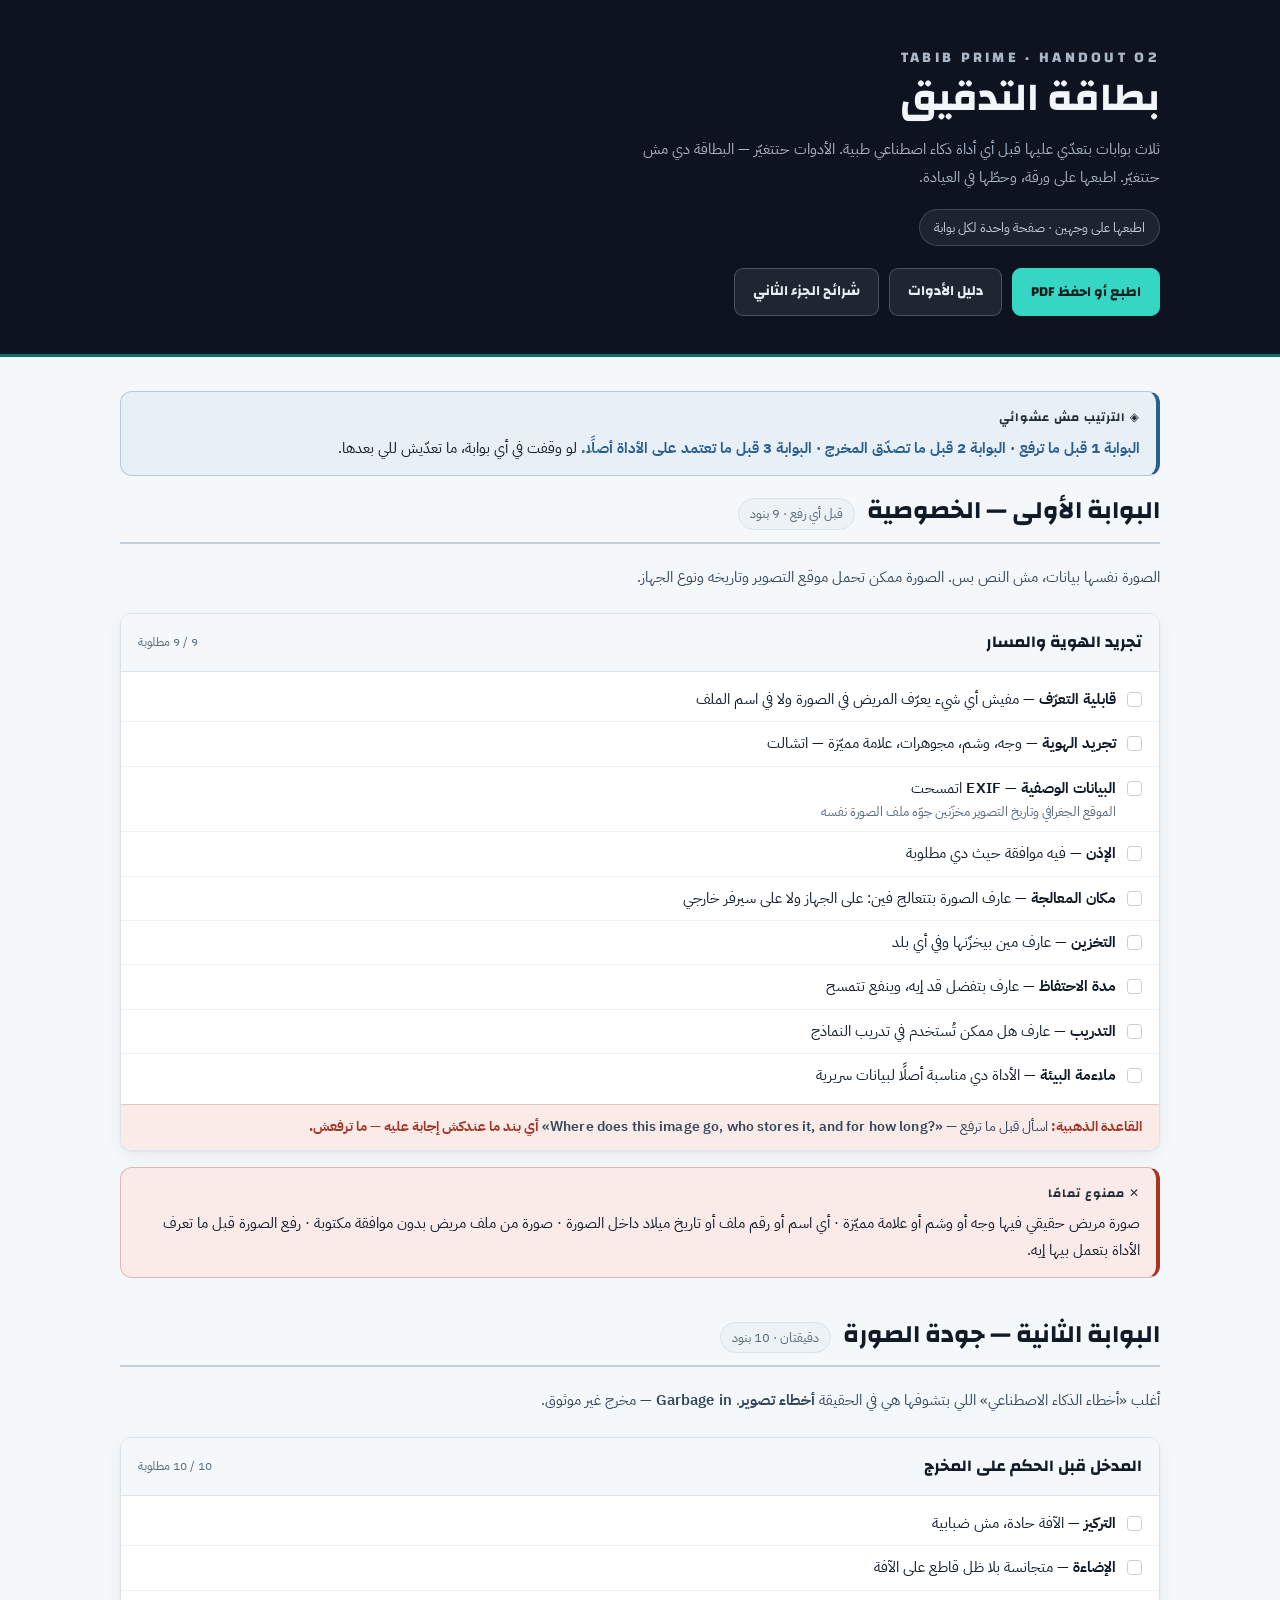
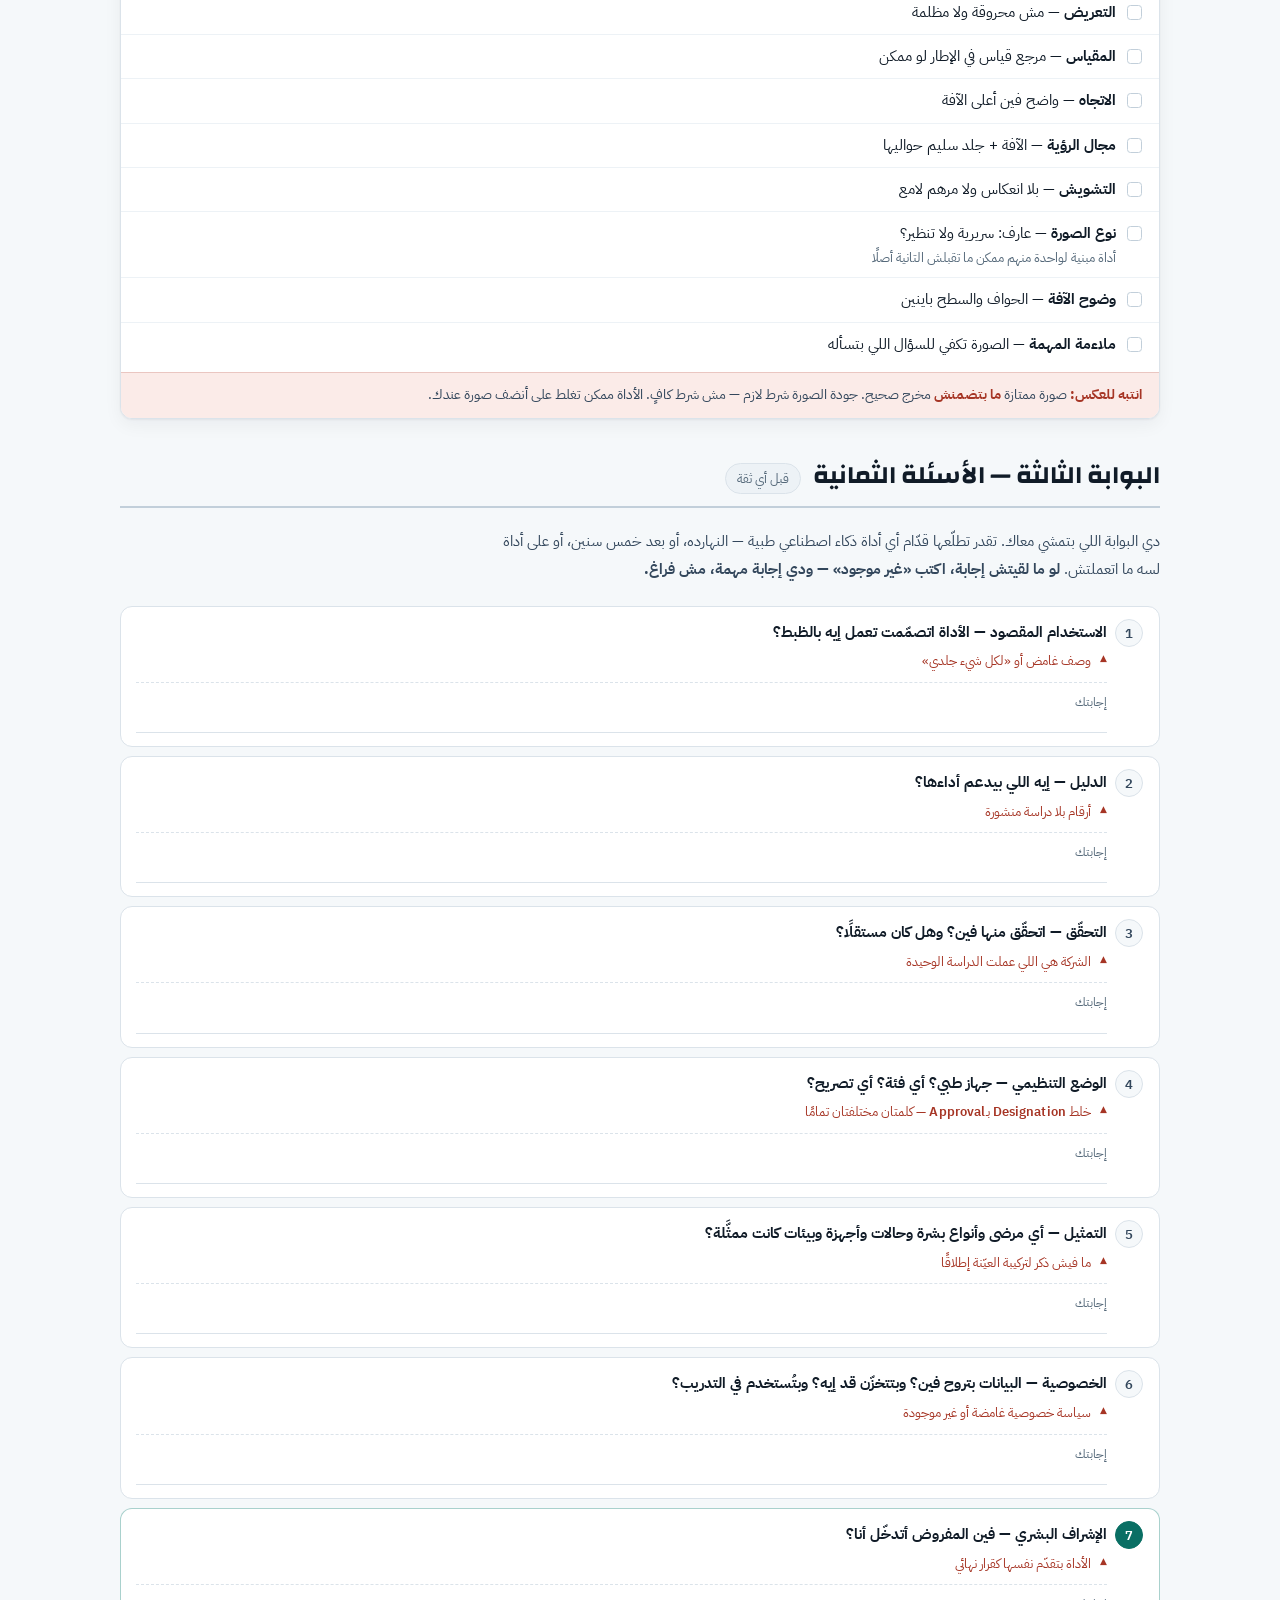
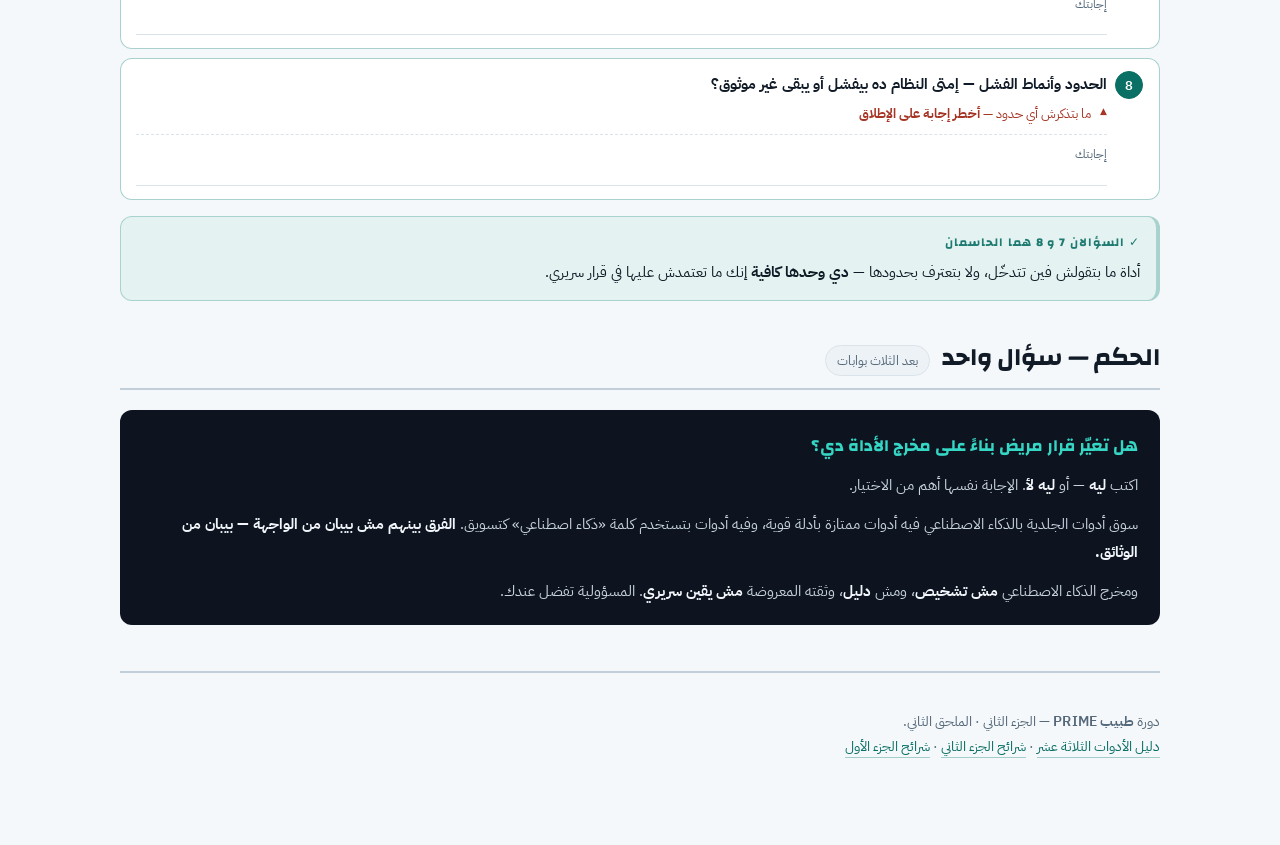
==== audit-card.html @ 58fd7c15 "Add two printable handouts and remove instructor notes from the deck The deck is projected; these tw" ====
<!doctype html>
<html lang="ar" dir="rtl">
<head>
<meta charset="utf-8">
<meta name="viewport" content="width=device-width, initial-scale=1, viewport-fit=cover">
<meta name="description" content="بطاقة التدقيق — ثلاث بوابات قبل أي أداة ذكاء اصطناعي طبية: الخصوصية، جودة الصورة، والأسئلة الثمانية. مرافقة لدورة طبيب PRIME.">
<meta name="theme-color" content="#0D1420">
<title>بطاقة التدقيق — طبيب PRIME</title>
<link rel="stylesheet" href="handout.css">
<style>
/* ---- page-specific: the three gates ---- */
.gate{
  background:var(--paper); border:1px solid var(--line); border-radius:var(--radius);
  box-shadow:var(--shadow); overflow:hidden; break-inside:avoid;
}
.gate-head{
  display:flex; align-items:center; justify-content:space-between; gap:12px; flex-wrap:wrap;
  padding:13px 17px; background:var(--tint); border-bottom:1px solid var(--line);
}
.gate-head h3{
  font-family:'Changa', system-ui, sans-serif; font-weight:700; font-size:16.5px;
  margin:0; color:var(--ink);
}
.gate-head .of{font-size:12px; color:var(--muted); white-space:nowrap;}
.gate ul{list-style:none; margin:0; padding:6px 0;}
.gate li{
  display:flex; align-items:flex-start; gap:11px;
  padding:9px 17px; font-size:14.5px; line-height:1.75; border-bottom:1px solid var(--tint-2);
}
.gate li:last-child{border-bottom:none;}
.gate li .box{
  flex:none; width:15px; height:15px; margin-top:5px; border-radius:3.5px;
  border:1.6px solid var(--line-strong); background:var(--paper);
}
.gate li b{color:var(--ink);}
.gate li .why{display:block; color:var(--muted); font-size:12.8px; line-height:1.6; margin-top:1px;}
.gate-foot{
  padding:11px 17px; background:var(--danger-soft); border-top:1px solid rgba(166,53,37,.2);
  font-size:13.5px; line-height:1.7; color:var(--ink-2);
}
.gate-foot b{color:var(--danger);}

/* ---- the eight questions ---- */
.q8{display:grid; gap:9px; margin:0; padding:0; list-style:none; counter-reset:q;}
.q8 li{
  counter-increment:q; background:var(--paper); border:1px solid var(--line);
  border-radius:var(--radius); padding:13px 52px 13px 15px; position:relative;
  break-inside:avoid;
}
.q8 li::before{
  content:counter(q); position:absolute; top:12px; right:16px;
  width:26px; height:26px; border-radius:50%; display:flex;
  align-items:center; justify-content:center;
  font-family:'IBM Plex Mono', monospace; font-weight:700; font-size:13px;
  background:var(--tint); border:1px solid var(--line); color:var(--ink-2);
}
.q8 li.key::before{background:var(--primary); border-color:var(--primary); color:#fff;}
.q8 li.key{border-color:rgba(11,124,112,.35);}
.q8 .q{display:block; font-weight:700; font-size:15px; color:var(--ink); line-height:1.65;}
.q8 .flag{
  display:block; margin-top:6px; font-size:13.2px; line-height:1.7; color:var(--danger);
  padding-right:16px; position:relative;
}
.q8 .flag::before{content:'▲'; position:absolute; right:0; top:1px; font-size:9px;}
.q8 .ans{
  display:block; margin-top:9px; border-top:1px dashed var(--line); padding-top:8px;
  font-size:12px; color:var(--muted);
}
.q8 .ans .rule{
  display:block; height:15px; border-bottom:1px solid var(--line);
  margin-top:5px;
}

/* ---- verdict ---- */
.verdict{
  background:var(--nav); color:#E8EEF5; border-radius:var(--radius);
  padding:20px 22px; margin:0; break-inside:avoid;
}
.verdict h3{
  font-family:'Changa', system-ui, sans-serif; font-weight:700; font-size:17px;
  margin:0 0 10px; color:#35D6C4;
}
.verdict p{margin:0 0 10px; font-size:15px; line-height:1.9; color:#C7D3DE;}
.verdict p:last-child{margin-bottom:0;}
.verdict b{color:#F2F6FA;}

@media print{
  .gate{box-shadow:none;}
  .gate li{padding:5px 12px; font-size:9.5pt; line-height:1.5;}
  .gate li .why{font-size:8pt;}
  .q8 li{padding:8px 44px 8px 12px;}
  .q8 .q{font-size:10pt;}
  .q8 .flag{font-size:8.5pt;}
  .verdict{background:#fff; color:var(--ink); border:1.5pt solid var(--nav);}
  .verdict h3{color:var(--primary);}
  .verdict p{color:var(--ink-2);}
  .verdict b{color:var(--ink);}
  .page-break{break-before:page;}
}
</style>
</head>
<body>

<header class="masthead">
  <div class="wrap">
    <p class="brand">TABIB PRIME · HANDOUT 02</p>
    <h1>بطاقة التدقيق</h1>
    <p>ثلاث بوابات بتعدّي عليها قبل أي أداة ذكاء اصطناعي طبية. الأدوات حتتغيّر — البطاقة دي مش حتتغيّر. اطبعها على ورقة، وحطّها في العيادة.</p>
    <span class="stamp">اطبعها على وجهين · صفحة واحدة لكل بوابة</span>
    <div class="actions">
      <button class="btn solid" type="button" onclick="window.print()">اطبع أو احفظ PDF</button>
      <a class="btn" href="toolkit.html">دليل الأدوات</a>
      <a class="btn" href="part2.html">شرائح الجزء الثاني</a>
    </div>
  </div>
</header>

<div class="wrap">

  <div class="note info">
    <span class="lab">◈ الترتيب مش عشوائي</span>
    <b>البوابة 1 قبل ما ترفع · البوابة 2 قبل ما تصدّق المخرج · البوابة 3 قبل ما تعتمد على الأداة أصلًا.</b>
    لو وقفت في أي بوابة، ما تعدّيش للي بعدها.
  </div>

  <!-- ============ GATE 1 ============ -->
  <section>
    <div class="sec-head">
      <h2>البوابة الأولى — الخصوصية</h2>
      <span class="sec-count">قبل أي رفع · 9 بنود</span>
    </div>
    <p class="sec-note">الصورة نفسها بيانات، مش النص بس. الصورة ممكن تحمل موقع التصوير وتاريخه ونوع الجهاز.</p>

    <div class="gate">
      <div class="gate-head">
        <h3>تجريد الهوية والمسار</h3>
        <span class="of">9 / 9 مطلوبة</span>
      </div>
      <ul>
        <li><span class="box"></span><span><b>قابلية التعرّف</b> — مفيش أي شيء يعرّف المريض في الصورة ولا في اسم الملف</span></li>
        <li><span class="box"></span><span><b>تجريد الهوية</b> — وجه، وشم، مجوهرات، علامة مميّزة — اتشالت</span></li>
        <li><span class="box"></span><span><b>البيانات الوصفية</b> — <span class="en">EXIF</span> اتمسحت<span class="why">الموقع الجغرافي وتاريخ التصوير مخزّنين جوّه ملف الصورة نفسه</span></span></li>
        <li><span class="box"></span><span><b>الإذن</b> — فيه موافقة حيث دي مطلوبة</span></li>
        <li><span class="box"></span><span><b>مكان المعالجة</b> — عارف الصورة بتتعالج فين: على الجهاز ولا على سيرفر خارجي</span></li>
        <li><span class="box"></span><span><b>التخزين</b> — عارف مين بيخزّنها وفي أي بلد</span></li>
        <li><span class="box"></span><span><b>مدة الاحتفاظ</b> — عارف بتفضل قد إيه، وينفع تتمسح</span></li>
        <li><span class="box"></span><span><b>التدريب</b> — عارف هل ممكن تُستخدم في تدريب النماذج</span></li>
        <li><span class="box"></span><span><b>ملاءمة البيئة</b> — الأداة دي مناسبة أصلًا لبيانات سريرية</span></li>
      </ul>
      <div class="gate-foot">
        <b>القاعدة الذهبية:</b> اسأل قبل ما ترفع —
        <span class="en">«Where does this image go, who stores it, and for how long?»</span>
        <b>أي بند ما عندكش إجابة عليه — ما ترفعش.</b>
      </div>
    </div>

    <div class="note stop" style="margin-top:16px;">
      <span class="lab">✕ ممنوع تمامًا</span>
      صورة مريض حقيقي فيها وجه أو وشم أو علامة مميّزة · أي اسم أو رقم ملف أو تاريخ ميلاد داخل الصورة ·
      صورة من ملف مريض بدون موافقة مكتوبة · رفع الصورة قبل ما تعرف الأداة بتعمل بيها إيه.
    </div>
  </section>

  <!-- ============ GATE 2 ============ -->
  <section class="page-break">
    <div class="sec-head">
      <h2>البوابة الثانية — جودة الصورة</h2>
      <span class="sec-count">دقيقتان · 10 بنود</span>
    </div>
    <p class="sec-note">أغلب «أخطاء الذكاء الاصطناعي» اللي بتشوفها هي في الحقيقة <b>أخطاء تصوير</b>. <span class="en">Garbage in</span> — مخرج غير موثوق.</p>

    <div class="gate">
      <div class="gate-head">
        <h3>المدخل قبل الحكم على المخرج</h3>
        <span class="of">10 / 10 مطلوبة</span>
      </div>
      <ul>
        <li><span class="box"></span><span><b>التركيز</b> — الآفة حادة، مش ضبابية</span></li>
        <li><span class="box"></span><span><b>الإضاءة</b> — متجانسة بلا ظل قاطع على الآفة</span></li>
        <li><span class="box"></span><span><b>التعريض</b> — مش محروقة ولا مظلمة</span></li>
        <li><span class="box"></span><span><b>المقياس</b> — مرجع قياس في الإطار لو ممكن</span></li>
        <li><span class="box"></span><span><b>الاتجاه</b> — واضح فين أعلى الآفة</span></li>
        <li><span class="box"></span><span><b>مجال الرؤية</b> — الآفة + جلد سليم حواليها</span></li>
        <li><span class="box"></span><span><b>التشويش</b> — بلا انعكاس ولا مرهم لامع</span></li>
        <li><span class="box"></span><span><b>نوع الصورة</b> — عارف: سريرية ولا تنظير؟<span class="why">أداة مبنية لواحدة منهم ممكن ما تقبلش التانية أصلًا</span></span></li>
        <li><span class="box"></span><span><b>وضوح الآفة</b> — الحواف والسطح باينين</span></li>
        <li><span class="box"></span><span><b>ملاءمة المهمة</b> — الصورة تكفي للسؤال اللي بتسأله</span></li>
      </ul>
      <div class="gate-foot">
        <b>انتبه للعكس:</b> صورة ممتازة <b>ما بتضمنش</b> مخرج صحيح. جودة الصورة شرط لازم — مش شرط كافٍ.
        الأداة ممكن تغلط على أنضف صورة عندك.
      </div>
    </div>
  </section>

  <!-- ============ GATE 3 ============ -->
  <section class="page-break">
    <div class="sec-head">
      <h2>البوابة الثالثة — الأسئلة الثمانية</h2>
      <span class="sec-count">قبل أي ثقة</span>
    </div>
    <p class="sec-note">دي البوابة اللي بتمشي معاك. تقدر تطلّعها قدّام أي أداة ذكاء اصطناعي طبية — النهارده، أو بعد خمس سنين، أو على أداة لسه ما اتعملتش. <b>لو ما لقيتش إجابة، اكتب «غير موجود» — ودي إجابة مهمة، مش فراغ.</b></p>

    <ol class="q8">
      <li>
        <span class="q">الاستخدام المقصود — الأداة اتصمّمت تعمل إيه بالظبط؟</span>
        <span class="flag">وصف غامض أو «لكل شيء جلدي»</span>
        <span class="ans">إجابتك<span class="rule"></span></span>
      </li>
      <li>
        <span class="q">الدليل — إيه اللي بيدعم أداءها؟</span>
        <span class="flag">أرقام بلا دراسة منشورة</span>
        <span class="ans">إجابتك<span class="rule"></span></span>
      </li>
      <li>
        <span class="q">التحقّق — اتحقّق منها فين؟ وهل كان مستقلًا؟</span>
        <span class="flag">الشركة هي اللي عملت الدراسة الوحيدة</span>
        <span class="ans">إجابتك<span class="rule"></span></span>
      </li>
      <li>
        <span class="q">الوضع التنظيمي — جهاز طبي؟ أي فئة؟ أي تصريح؟</span>
        <span class="flag">خلط <span class="en">Designation</span> بـ<span class="en">Approval</span> — كلمتان مختلفتان تمامًا</span>
        <span class="ans">إجابتك<span class="rule"></span></span>
      </li>
      <li>
        <span class="q">التمثيل — أي مرضى وأنواع بشرة وحالات وأجهزة وبيئات كانت ممثَّلة؟</span>
        <span class="flag">ما فيش ذكر لتركيبة العيّنة إطلاقًا</span>
        <span class="ans">إجابتك<span class="rule"></span></span>
      </li>
      <li>
        <span class="q">الخصوصية — البيانات بتروح فين؟ وبتتخزّن قد إيه؟ وبتُستخدم في التدريب؟</span>
        <span class="flag">سياسة خصوصية غامضة أو غير موجودة</span>
        <span class="ans">إجابتك<span class="rule"></span></span>
      </li>
      <li class="key">
        <span class="q">الإشراف البشري — فين المفروض أتدخّل أنا؟</span>
        <span class="flag">الأداة بتقدّم نفسها كقرار نهائي</span>
        <span class="ans">إجابتك<span class="rule"></span></span>
      </li>
      <li class="key">
        <span class="q">الحدود وأنماط الفشل — إمتى النظام ده بيفشل أو يبقى غير موثوق؟</span>
        <span class="flag">ما بتذكرش أي حدود — <b>أخطر إجابة على الإطلاق</b></span>
        <span class="ans">إجابتك<span class="rule"></span></span>
      </li>
    </ol>

    <div class="note" style="margin-top:16px; border-right-color:var(--primary); background:var(--primary-soft); border-color:rgba(11,124,112,.28);">
      <span class="lab" style="color:var(--primary);">✓ السؤالان 7 و 8 هما الحاسمان</span>
      أداة ما بتقولش فين تتدخّل، ولا بتعترف بحدودها — <b>دي وحدها كافية</b> إنك ما تعتمدش عليها في قرار سريري.
    </div>
  </section>

  <!-- ============ VERDICT ============ -->
  <section>
    <div class="sec-head">
      <h2>الحكم — سؤال واحد</h2>
      <span class="sec-count">بعد الثلاث بوابات</span>
    </div>
    <div class="verdict">
      <h3>هل تغيّر قرار مريض بناءً على مخرج الأداة دي؟</h3>
      <p>اكتب <b>ليه</b> — أو <b>ليه لأ</b>. الإجابة نفسها أهم من الاختيار.</p>
      <p>سوق أدوات الجلدية بالذكاء الاصطناعي فيه أدوات ممتازة بأدلة قوية، وفيه أدوات بتستخدم كلمة «ذكاء اصطناعي» كتسويق.
      <b>الفرق بينهم مش بيبان من الواجهة — بيبان من الوثائق.</b></p>
      <p>ومخرج الذكاء الاصطناعي <b>مش تشخيص</b>، ومش <b>دليل</b>، وثقته المعروضة <b>مش يقين سريري</b>.
      المسؤولية تفضل عندك.</p>
    </div>
  </section>

  <footer>
    <p>
      دورة <b>طبيب <span class="en">PRIME</span></b> — الجزء الثاني · الملحق الثاني.<br>
      <a href="toolkit.html">دليل الأدوات الثلاثة عشر</a> · <a href="part2.html">شرائح الجزء الثاني</a> · <a href="index.html">شرائح الجزء الأول</a>
    </p>
  </footer>

</div>
</body>
</html>
---- handout.css ----
/* ===== TABIB PRIME — shared handout stylesheet ==========================
   Used by toolkit.html and audit-card.html. The deck (index.html /
   part2.html) keeps its own dark projection styles; this is the paper
   counterpart — same six semantic roles, inverted ground.
   ==================================================================== */
  @font-face{font-family:'Changa';font-style:normal;font-weight:600;font-display:swap;src:url('fonts/changa-latin-600-normal.woff2') format('woff2');unicode-range:U+0000-00FF,U+0131,U+0152-0153,U+02BB-02BC,U+02C6,U+02DA,U+02DC,U+0304,U+0308,U+0329,U+2000-206F,U+20AC,U+2122,U+2191,U+2193,U+2212,U+2215,U+FEFF,U+FFFD;}
  @font-face{font-family:'Changa';font-style:normal;font-weight:600;font-display:swap;src:url('fonts/changa-arabic-600-normal.woff2') format('woff2');unicode-range:U+0600-06FF,U+0750-077F,U+0870-088E,U+0890-0891,U+0898-08E1,U+08E3-08FF,U+200C-200E,U+2010-2011,U+204F,U+2E41,U+FB50-FDFF,U+FE70-FEFF,U+102E0-102FB,U+10E60-10E7E,U+10EFD-10EFF,U+1EE00-1EEFF;}
  @font-face{font-family:'Changa';font-style:normal;font-weight:700;font-display:swap;src:url('fonts/changa-latin-700-normal.woff2') format('woff2');unicode-range:U+0000-00FF,U+0131,U+0152-0153,U+02BB-02BC,U+02C6,U+02DA,U+02DC,U+0304,U+0308,U+0329,U+2000-206F,U+20AC,U+2122,U+2191,U+2193,U+2212,U+2215,U+FEFF,U+FFFD;}
  @font-face{font-family:'Changa';font-style:normal;font-weight:700;font-display:swap;src:url('fonts/changa-arabic-700-normal.woff2') format('woff2');unicode-range:U+0600-06FF,U+0750-077F,U+0870-088E,U+0890-0891,U+0898-08E1,U+08E3-08FF,U+200C-200E,U+2010-2011,U+204F,U+2E41,U+FB50-FDFF,U+FE70-FEFF,U+102E0-102FB,U+10E60-10E7E,U+10EFD-10EFF,U+1EE00-1EEFF;}
  @font-face{font-family:'IBM Plex Sans Arabic';font-style:normal;font-weight:400;font-display:swap;src:url('fonts/ibm-plex-sans-arabic-latin-400-normal.woff2') format('woff2');unicode-range:U+0000-00FF,U+0131,U+0152-0153,U+02BB-02BC,U+02C6,U+02DA,U+02DC,U+0304,U+0308,U+0329,U+2000-206F,U+20AC,U+2122,U+2191,U+2193,U+2212,U+2215,U+FEFF,U+FFFD;}
  @font-face{font-family:'IBM Plex Sans Arabic';font-style:normal;font-weight:400;font-display:swap;src:url('fonts/ibm-plex-sans-arabic-arabic-400-normal.woff2') format('woff2');unicode-range:U+0600-06FF,U+0750-077F,U+0870-088E,U+0890-0891,U+0898-08E1,U+08E3-08FF,U+200C-200E,U+2010-2011,U+204F,U+2E41,U+FB50-FDFF,U+FE70-FEFF,U+102E0-102FB,U+10E60-10E7E,U+10EFD-10EFF,U+1EE00-1EEFF;}
  @font-face{font-family:'IBM Plex Sans Arabic';font-style:normal;font-weight:600;font-display:swap;src:url('fonts/ibm-plex-sans-arabic-latin-600-normal.woff2') format('woff2');unicode-range:U+0000-00FF,U+0131,U+0152-0153,U+02BB-02BC,U+02C6,U+02DA,U+02DC,U+0304,U+0308,U+0329,U+2000-206F,U+20AC,U+2122,U+2191,U+2193,U+2212,U+2215,U+FEFF,U+FFFD;}
  @font-face{font-family:'IBM Plex Sans Arabic';font-style:normal;font-weight:600;font-display:swap;src:url('fonts/ibm-plex-sans-arabic-arabic-600-normal.woff2') format('woff2');unicode-range:U+0600-06FF,U+0750-077F,U+0870-088E,U+0890-0891,U+0898-08E1,U+08E3-08FF,U+200C-200E,U+2010-2011,U+204F,U+2E41,U+FB50-FDFF,U+FE70-FEFF,U+102E0-102FB,U+10E60-10E7E,U+10EFD-10EFF,U+1EE00-1EEFF;}
  @font-face{font-family:'IBM Plex Sans Arabic';font-style:normal;font-weight:700;font-display:swap;src:url('fonts/ibm-plex-sans-arabic-latin-700-normal.woff2') format('woff2');unicode-range:U+0000-00FF,U+0131,U+0152-0153,U+02BB-02BC,U+02C6,U+02DA,U+02DC,U+0304,U+0308,U+0329,U+2000-206F,U+20AC,U+2122,U+2191,U+2193,U+2212,U+2215,U+FEFF,U+FFFD;}
  @font-face{font-family:'IBM Plex Sans Arabic';font-style:normal;font-weight:700;font-display:swap;src:url('fonts/ibm-plex-sans-arabic-arabic-700-normal.woff2') format('woff2');unicode-range:U+0600-06FF,U+0750-077F,U+0870-088E,U+0890-0891,U+0898-08E1,U+08E3-08FF,U+200C-200E,U+2010-2011,U+204F,U+2E41,U+FB50-FDFF,U+FE70-FEFF,U+102E0-102FB,U+10E60-10E7E,U+10EFD-10EFF,U+1EE00-1EEFF;}
  @font-face{font-family:'IBM Plex Mono';font-style:normal;font-weight:400;font-display:swap;src:url('fonts/ibm-plex-mono-latin-400-normal.woff2') format('woff2');unicode-range:U+0000-00FF,U+0131,U+0152-0153,U+02BB-02BC,U+02C6,U+02DA,U+02DC,U+0304,U+0308,U+0329,U+2000-206F,U+20AC,U+2122,U+2191,U+2193,U+2212,U+2215,U+FEFF,U+FFFD;}
  @font-face{font-family:'IBM Plex Mono';font-style:normal;font-weight:600;font-display:swap;src:url('fonts/ibm-plex-mono-latin-600-normal.woff2') format('woff2');unicode-range:U+0000-00FF,U+0131,U+0152-0153,U+02BB-02BC,U+02C6,U+02DA,U+02DC,U+0304,U+0308,U+0329,U+2000-206F,U+20AC,U+2122,U+2191,U+2193,U+2212,U+2215,U+FEFF,U+FFFD;}

/* ===== TABIB PRIME — handout palette ================================
   The deck is dark because it is projected. A handout is read on paper
   and on a phone in daylight, so it inverts: ink on white, with the same
   six semantic roles carried over so the two artefacts read as one set.
   ==================================================================== */
:root{
  --paper:#FFFFFF;
  --tint:#F5F8FA;
  --tint-2:#EDF2F6;
  --ink:#101B27;
  --ink-2:#33475C;
  --muted:#55697A;
  --line:#DBE3EA;
  --line-strong:#C2CFDA;
  --primary:#0A6F64;
  --primary-soft:#E4F3F1;
  --accent:#795C1C;
  --accent-soft:#F6F0E1;
  --danger:#A63525;
  --danger-soft:#FBEBE8;
  --info:#2A5F8F;
  --info-soft:#E8F0F7;
  --nav:#0D1420;
  --radius:12px;
  --shadow:0 1px 2px rgba(16,27,39,.05), 0 6px 18px rgba(16,27,39,.05);
}
*{box-sizing:border-box;}
html{-webkit-text-size-adjust:100%;}
body{
  margin:0; background:var(--tint); color:var(--ink);
  font-family:'IBM Plex Sans Arabic', system-ui, -apple-system, 'Segoe UI', sans-serif;
  font-size:16px; line-height:1.85;
  -webkit-font-smoothing:antialiased;
}
.en, .mono{direction:ltr; unicode-bidi:isolate;}
.en{font-family:'IBM Plex Sans Arabic', system-ui, sans-serif; font-weight:600; letter-spacing:.01em;}
.mono{font-family:'IBM Plex Mono', ui-monospace, monospace; font-weight:400;}
a{color:var(--primary); text-decoration:none; border-bottom:1px solid rgba(11,124,112,.35);}
a:hover{border-bottom-color:var(--primary);}
a:focus-visible{outline:2px solid var(--primary); outline-offset:3px; border-radius:3px;}

/* ---------- shell ---------- */
.wrap{max-width:1080px; margin:0 auto; padding:0 20px 72px;}
header.masthead{
  background:var(--nav); color:#E8EEF5; padding:44px 0 38px; margin-bottom:34px;
  border-bottom:3px solid var(--primary);
}
.masthead .wrap{padding-bottom:0;}
.brand{
  font-family:'Changa', system-ui, sans-serif; font-weight:700;
  font-size:13px; letter-spacing:.22em; color:#35D6C4; margin:0 0 12px;
  direction:ltr; unicode-bidi:isolate; text-align:right;
}
h1{
  font-family:'Changa', system-ui, sans-serif; font-weight:700;
  font-size:clamp(26px,5vw,40px); line-height:1.3; margin:0 0 12px; color:#F2F6FA;
}
.masthead p{margin:0; color:#A8B6C6; font-size:15px; max-width:62ch;}
.stamp{
  display:inline-block; margin-top:18px; padding:6px 14px; border-radius:999px;
  background:rgba(255,255,255,.07); border:1px solid rgba(255,255,255,.16);
  font-size:12.5px; color:#C3D0DC;
}

/* ---------- section ---------- */
section{margin:0 0 40px;}
.sec-head{
  display:flex; align-items:baseline; gap:12px; flex-wrap:wrap;
  padding-bottom:12px; margin-bottom:20px; border-bottom:2px solid var(--line-strong);
}
h2{
  font-family:'Changa', system-ui, sans-serif; font-weight:700;
  font-size:clamp(19px,3.4vw,25px); margin:0; color:var(--ink); line-height:1.35;
}
.sec-count{
  font-size:12.5px; color:var(--muted); background:var(--tint-2);
  border:1px solid var(--line); border-radius:999px; padding:3px 11px; white-space:nowrap;
}
.sec-note{margin:0 0 22px; color:var(--ink-2); font-size:15px; max-width:74ch;}

/* ---------- tool card ---------- */
.tools{display:grid; grid-template-columns:repeat(2,minmax(0,1fr)); gap:18px;}
@media (max-width:820px){.tools{grid-template-columns:1fr;}}
.tool{
  background:var(--paper); border:1px solid var(--line); border-radius:var(--radius);
  box-shadow:var(--shadow); overflow:hidden; display:flex; flex-direction:column;
  break-inside:avoid;
}
/* Without a screenshot the slot is a short monogram strip — a big empty 16/9
   box reads as a broken image. Adding `has-shot` (done when the real file
   lands) opens it back up to full 16/9 for the photo. */
.shot{
  position:relative; height:74px; background:var(--tint-2);
  border-bottom:1px solid var(--line); overflow:hidden;
}
.shot.has-shot{height:auto; aspect-ratio:16/9;}
/* the tile sits underneath; a real screenshot paints over it */
.shot .tile{
  position:absolute; inset:0; display:flex; flex-direction:column;
  align-items:center; justify-content:center; gap:0;
  background:
    linear-gradient(135deg, var(--tint-2) 0%, var(--paper) 100%);
}
.shot .tile b{
  font-family:'Changa', system-ui, sans-serif; font-weight:700; font-size:26px;
  color:var(--muted); direction:ltr; unicode-bidi:isolate; letter-spacing:.14em;
}
.shot .tile span{display:none;}
.shot.has-shot .tile span{
  display:block; font-size:12px; color:var(--muted); letter-spacing:.14em;
}
.shot img{
  position:absolute; inset:0; width:100%; height:100%;
  object-fit:cover; object-position:top center; display:block;
}
.tool-body{padding:16px 18px 18px; display:flex; flex-direction:column; gap:10px; flex:1;}
.tool-top{display:flex; align-items:flex-start; justify-content:space-between; gap:10px;}
.tool-name{
  font-family:'Changa', system-ui, sans-serif; font-weight:700; font-size:18px;
  color:var(--ink); direction:ltr; unicode-bidi:isolate; line-height:1.3;
}
.layer{
  flex:none; font-size:12px; color:var(--ink-2); background:var(--tint);
  border:1px solid var(--line); border-radius:6px; padding:2px 8px; white-space:nowrap;
}
.does{font-size:14.5px; color:var(--ink-2); margin:0; line-height:1.8;}
.does b{color:var(--ink);}
.limit{
  font-size:13.5px; line-height:1.75; color:var(--ink-2); margin:0;
  background:var(--danger-soft); border-right:3px solid var(--danger);
  border-radius:0 7px 7px 0; padding:9px 12px;
}
.limit b{color:var(--danger);}
.meta{
  display:flex; flex-wrap:wrap; gap:6px; margin-top:auto; padding-top:4px;
}
.chip{
  font-size:11.5px; padding:3px 9px; border-radius:6px;
  background:var(--tint); border:1px solid var(--line); color:var(--ink-2);
}
.chip.free{background:var(--primary-soft); border-color:rgba(11,124,112,.28); color:var(--primary);}
.chip.paid{background:var(--accent-soft); border-color:rgba(138,106,34,.28); color:var(--accent);}
.chip.hard{background:var(--danger-soft); border-color:rgba(166,53,37,.24); color:var(--danger);}
.link-row{
  display:flex; align-items:center; gap:8px; padding-top:10px; margin-top:2px;
  border-top:1px dashed var(--line); font-size:13.5px;
}
.link-row .lbl{color:var(--muted); font-size:12px; flex:none;}
.link-row a, .link-row .nolink{
  font-family:'IBM Plex Mono', ui-monospace, monospace; font-size:13px;
  direction:ltr; unicode-bidi:isolate; word-break:break-all;
}
.nolink{color:var(--muted); border-bottom:1px dotted var(--line-strong);}

/* ---------- callouts ---------- */
.note{
  border-radius:var(--radius); padding:14px 16px; font-size:14.5px; line-height:1.85;
  background:var(--paper); border:1px solid var(--line); border-right:4px solid var(--line-strong);
  margin:0 0 18px;
}
.note b{color:var(--ink);}
.note.warn{background:var(--accent-soft); border-color:rgba(138,106,34,.3); border-right-color:var(--accent);}
.note.warn b{color:var(--accent);}
.note.stop{background:var(--danger-soft); border-color:rgba(166,53,37,.28); border-right-color:var(--danger);}
.note.stop b{color:var(--danger);}
.note.info{background:var(--info-soft); border-color:rgba(42,95,143,.26); border-right-color:var(--info);}
.note.info b{color:var(--info);}
.note .lab{
  display:block; font-family:'Changa', system-ui, sans-serif; font-weight:700;
  font-size:12px; letter-spacing:.08em; margin-bottom:6px; opacity:.9;
}

/* ---------- decision list ---------- */
ol.decide{list-style:none; counter-reset:d; margin:0; padding:0; display:grid; gap:10px;}
ol.decide li{
  counter-increment:d; background:var(--paper); border:1px solid var(--line);
  border-radius:var(--radius); padding:14px 16px 14px 16px; position:relative;
  font-size:14.5px; line-height:1.8; break-inside:avoid;
}
ol.decide li::before{
  content:counter(d); position:absolute; top:14px; left:16px;
  font-family:'IBM Plex Mono', monospace; font-size:12px; color:var(--line-strong); font-weight:700;
}
ol.decide li q{quotes:none; display:block; font-weight:700; color:var(--ink); margin-bottom:3px;}
ol.decide li .ans{color:var(--ink-2);}
ol.decide li.final{background:var(--danger-soft); border-color:rgba(166,53,37,.3);}
ol.decide li.final q{color:var(--danger);}

/* ---------- table ---------- */
.table-wrap{overflow-x:auto; border:1px solid var(--line); border-radius:var(--radius); background:var(--paper);}
table{border-collapse:collapse; width:100%; min-width:620px; font-size:14px;}
th,td{padding:10px 13px; text-align:right; border-bottom:1px solid var(--line); vertical-align:top;}
th{background:var(--tint); font-weight:700; font-size:12.5px; color:var(--ink-2); white-space:nowrap;}
tr:last-child td{border-bottom:none;}
td b{direction:ltr; unicode-bidi:isolate; display:inline-block;}

/* ---------- footer ---------- */
footer{
  margin-top:46px; padding-top:22px; border-top:2px solid var(--line-strong);
  font-size:13.5px; color:var(--muted); line-height:1.9;
}
footer .rule{
  background:var(--nav); color:#E8EEF5; border-radius:var(--radius);
  padding:18px 20px; margin-bottom:20px; font-size:15px; line-height:1.9;
}
footer .rule b{color:#35D6C4;}

.actions{display:flex; gap:10px; flex-wrap:wrap; margin-top:22px;}
.btn{
  font-family:'Changa', system-ui, sans-serif; font-weight:700; font-size:14px;
  padding:10px 18px; border-radius:9px; border:1px solid rgba(255,255,255,.2);
  background:rgba(255,255,255,.08); color:#E8EEF5; cursor:pointer;
  text-decoration:none; border-bottom-width:1px;
}
.btn.solid{background:#35D6C4; color:#08201D; border-color:#35D6C4;}
.btn:focus-visible{outline:2px solid #35D6C4; outline-offset:3px;}

/* ---------- print ---------- */
@media print{
  @page{size:A4; margin:14mm 12mm;}
  body{background:#fff; font-size:10.5pt; line-height:1.65;}
  header.masthead{background:#fff; color:var(--ink); padding:0 0 14px; margin-bottom:20px;
    border-bottom:2.5pt solid var(--primary);}
  h1{color:var(--ink); font-size:22pt;}
  .masthead p{color:var(--ink-2);}
  .brand{color:var(--primary);}
  .stamp{background:none; border:1px solid var(--line); color:var(--ink-2);}
  .actions{display:none;}
  .wrap{max-width:none; padding:0;}
  .tools{grid-template-columns:repeat(2,1fr); gap:8mm;}
  .tool{box-shadow:none;}
  .shot{height:56px;}
  .shot.has-shot{height:auto; aspect-ratio:16/10;}
  section{page-break-inside:auto;}
  .sec-head{page-break-after:avoid;}
  footer .rule{background:#fff; color:var(--ink); border:1.5pt solid var(--nav);}
  footer .rule b{color:var(--primary);}
  a{color:var(--ink); border-bottom:none;}
}
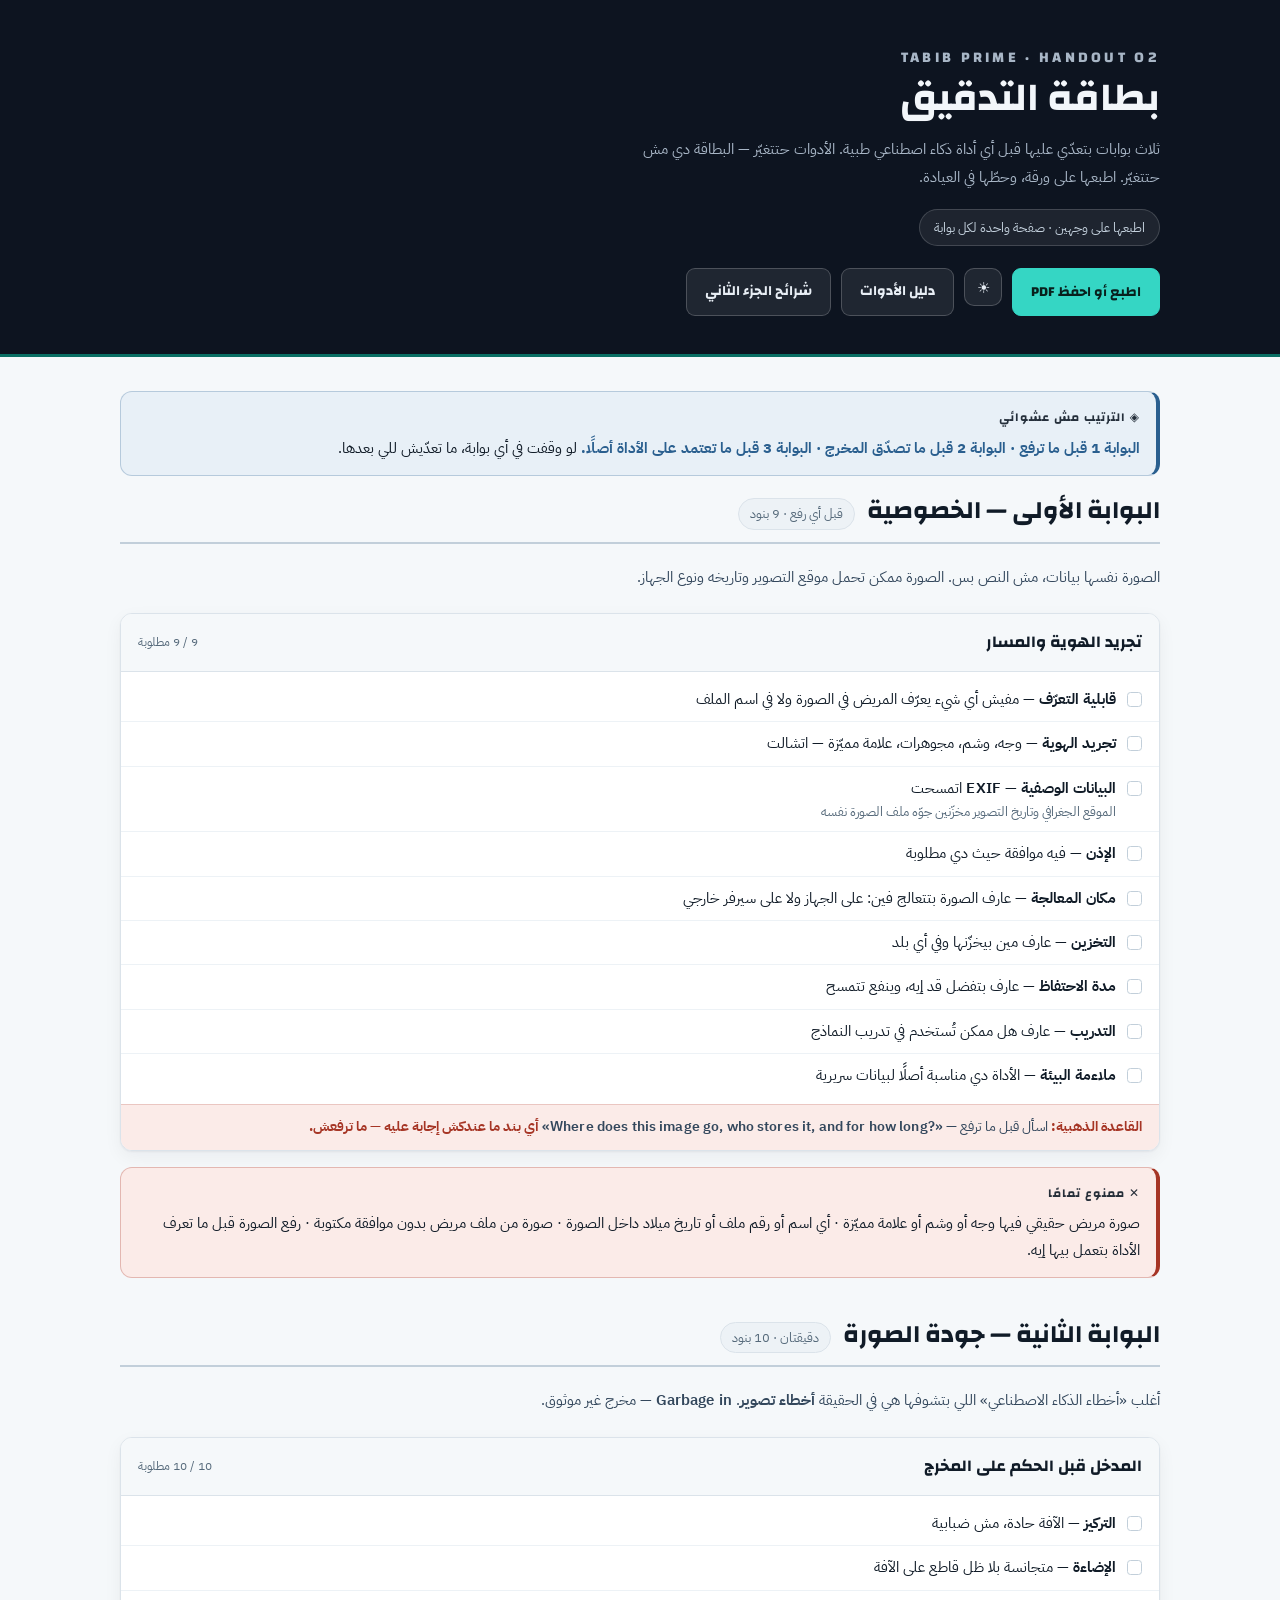
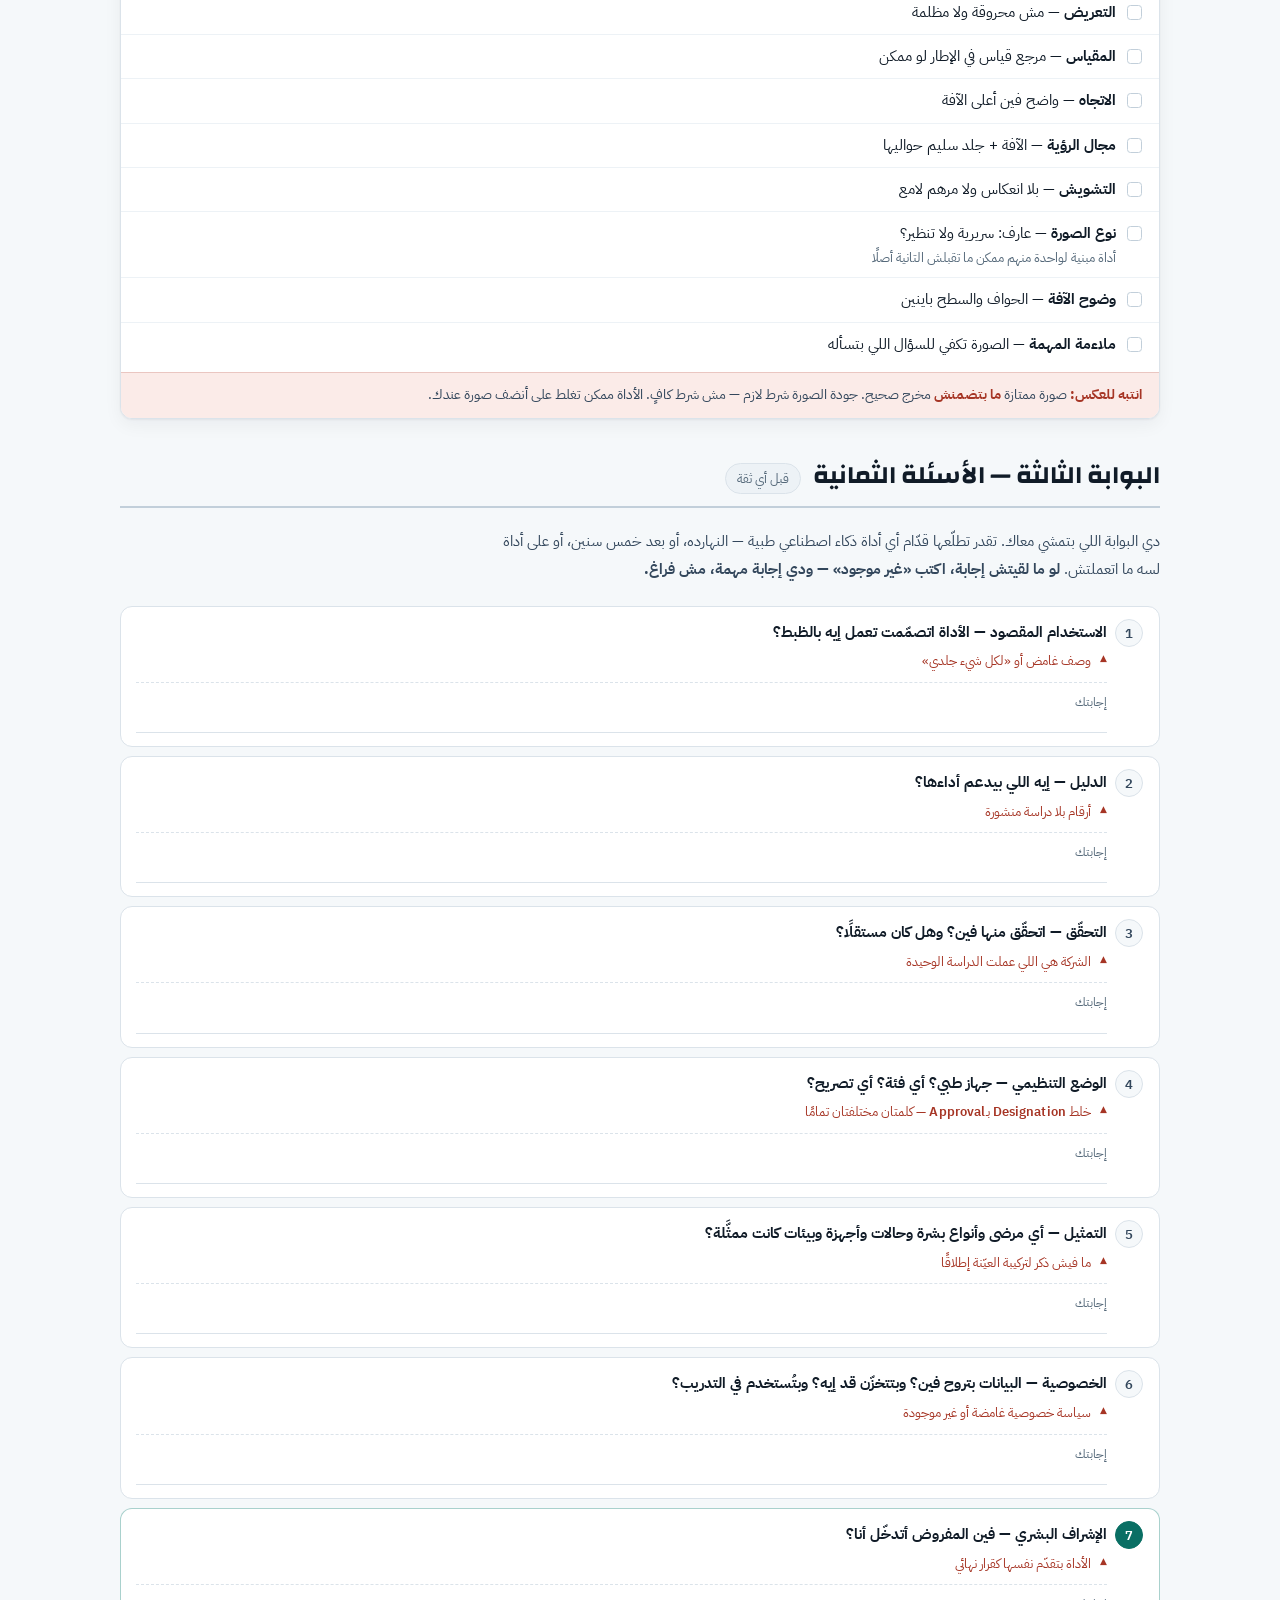
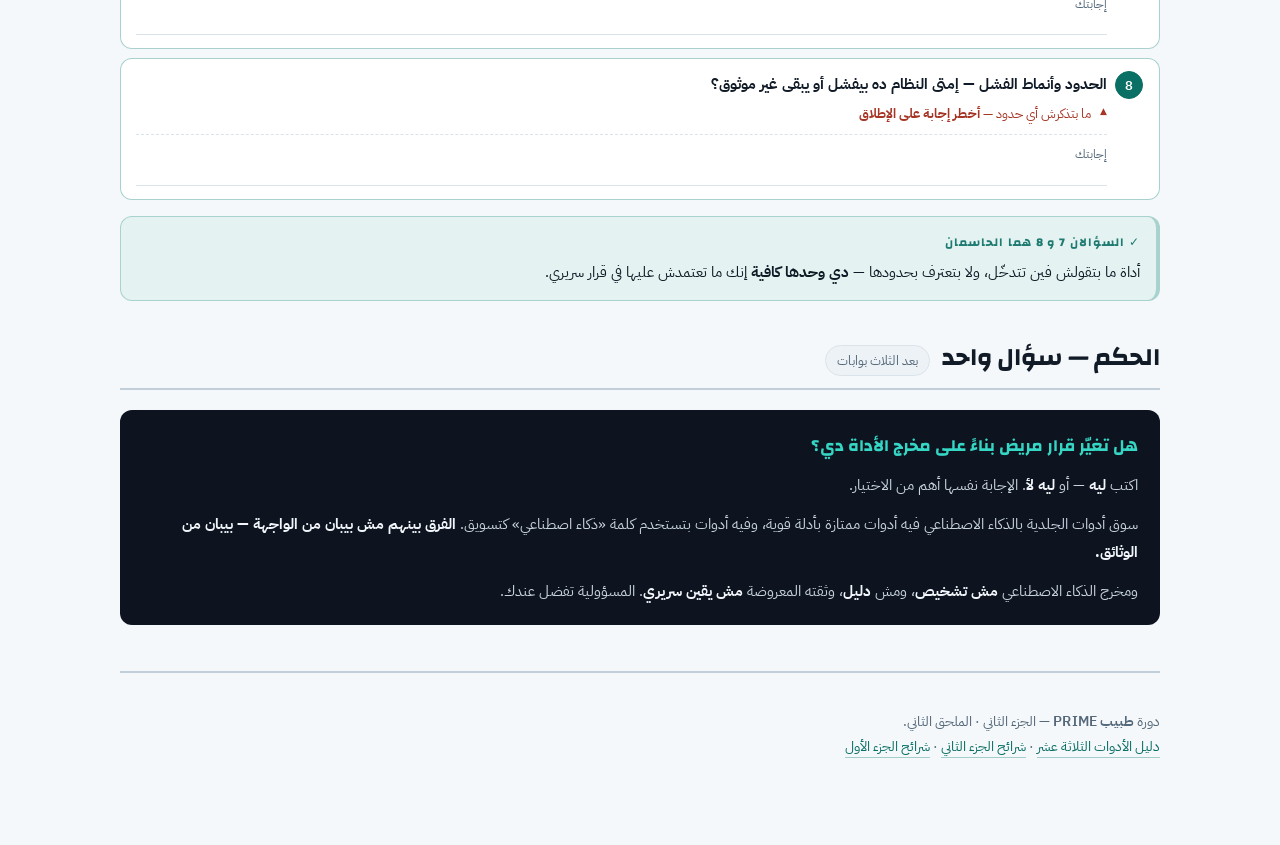
==== commit 793580f4: "Add a light/dark toggle and drop the fixed trial durations Two unrelated fixes the user asked for to" ====
--- a/audit-card.html
+++ b/audit-card.html
@@ -4,8 +4,14 @@
 <meta charset="utf-8">
 <meta name="viewport" content="width=device-width, initial-scale=1, viewport-fit=cover">
 <meta name="description" content="بطاقة التدقيق — ثلاث بوابات قبل أي أداة ذكاء اصطناعي طبية: الخصوصية، جودة الصورة، والأسئلة الثمانية. مرافقة لدورة طبيب PRIME.">
-<meta name="theme-color" content="#0D1420">
+<meta name="theme-color" content="#F4F7FA">
+<meta name="color-scheme" content="light dark">
 <title>بطاقة التدقيق — طبيب PRIME</title>
+<script>
+/* Before first paint, so a stored dark choice never flashes light. */
+(function(){var t=null;try{t=localStorage.getItem('tabib-theme');}catch(e){}
+if(t==='dark'){document.documentElement.setAttribute('data-theme','dark');}})();
+</script>
 <link rel="stylesheet" href="handout.css">
 <style>
 /* ---- page-specific: the three gates ---- */
@@ -109,6 +115,7 @@
     <span class="stamp">اطبعها على وجهين · صفحة واحدة لكل بوابة</span>
     <div class="actions">
       <button class="btn solid" type="button" onclick="window.print()">اطبع أو احفظ PDF</button>
+      <button class="theme-btn" id="themeBtn" type="button" aria-pressed="false" aria-label="تبديل بين السمة الفاتحة والغامقة">☀</button>
       <a class="btn" href="toolkit.html">دليل الأدوات</a>
       <a class="btn" href="part2.html">شرائح الجزء الثاني</a>
     </div>
@@ -274,5 +281,27 @@
   </footer>
 
 </div>
+
+<script>
+(function(){
+  var btn=document.getElementById('themeBtn'), root=document.documentElement,
+      meta=document.querySelector('meta[name="theme-color"]');
+  if(!btn){return;}
+  function paint(){
+    var dark=root.getAttribute('data-theme')==='dark';
+    btn.innerHTML=dark?'\u263e':'\u2600';
+    btn.setAttribute('aria-pressed',dark?'true':'false');
+    btn.title=dark?'\u0627\u0644\u062a\u0628\u062f\u064a\u0644 \u0644\u0644\u0633\u0645\u0629 \u0627\u0644\u0641\u0627\u062a\u062d\u0629':'\u0627\u0644\u062a\u0628\u062f\u064a\u0644 \u0644\u0644\u0633\u0645\u0629 \u0627\u0644\u063a\u0627\u0645\u0642\u0629';
+    if(meta){meta.setAttribute('content',dark?'#0D1420':'#F4F7FA');}
+  }
+  btn.onclick=function(){
+    var dark=root.getAttribute('data-theme')==='dark';
+    if(dark){root.removeAttribute('data-theme');}else{root.setAttribute('data-theme','dark');}
+    try{localStorage.setItem('tabib-theme',dark?'light':'dark');}catch(e){}
+    paint();
+  };
+  paint();
+})();
+</script>
 </body>
 </html>
--- a/handout.css
+++ b/handout.css
@@ -42,6 +42,38 @@
   --radius:12px;
   --shadow:0 1px 2px rgba(16,27,39,.05), 0 6px 18px rgba(16,27,39,.05);
 }
+/* Dark, so a reader who picked it elsewhere on the site keeps it here. The
+   print block below forces light back regardless — a dark handout wastes
+   toner and reads worse on paper, which is what these two pages are for. */
+:root[data-theme="dark"]{
+  --paper:#141D2B;
+  --tint:#0D1420;
+  --tint-2:#1A2434;
+  --ink:#E8EEF5;
+  --ink-2:#C2CFDA;
+  --muted:#8798A9;
+  --line:rgba(255,255,255,.10);
+  --line-strong:rgba(255,255,255,.19);
+  --primary:#35D6C4;
+  --primary-soft:rgba(53,214,196,.12);
+  --accent:#C9A96B;
+  --accent-soft:rgba(201,169,107,.12);
+  --danger:#FF7A6B;
+  --danger-soft:rgba(255,122,107,.12);
+  --info:#6FA8DC;
+  --info-soft:rgba(111,168,220,.12);
+  --shadow:0 1px 2px rgba(0,0,0,.30), 0 6px 18px rgba(0,0,0,.26);
+}
+
+/* the toggle, shared by both handouts */
+.theme-btn{
+  flex:none; width:38px; height:38px; border-radius:10px; cursor:pointer;
+  background:rgba(255,255,255,.08); border:1px solid rgba(255,255,255,.2);
+  color:#E8EEF5; font-size:15px; line-height:1;
+}
+.theme-btn:hover{background:rgba(255,255,255,.14);}
+.theme-btn:focus-visible{outline:2px solid #35D6C4; outline-offset:3px;}
+
 *{box-sizing:border-box;}
 html{-webkit-text-size-adjust:100%;}
 body{
@@ -235,6 +267,17 @@
 
 /* ---------- print ---------- */
 @media print{
+  /* A handout is printed. Force the paper palette even if the reader is in
+     dark mode, or the page comes out as a black rectangle. */
+  :root, :root[data-theme="dark"]{
+    --paper:#FFFFFF; --tint:#F5F8FA; --tint-2:#EDF2F6;
+    --ink:#101B27; --ink-2:#33475C; --muted:#55697A;
+    --line:#DBE3EA; --line-strong:#C2CFDA;
+    --primary:#0A6F64; --primary-soft:#E4F3F1;
+    --accent:#795C1C; --accent-soft:#F6F0E1;
+    --danger:#A63525; --danger-soft:#FBEBE8;
+    --info:#2A5F8F; --info-soft:#E8F0F7;
+  }
   @page{size:A4; margin:14mm 12mm;}
   body{background:#fff; font-size:10.5pt; line-height:1.65;}
   header.masthead{background:#fff; color:var(--ink); padding:0 0 14px; margin-bottom:20px;
